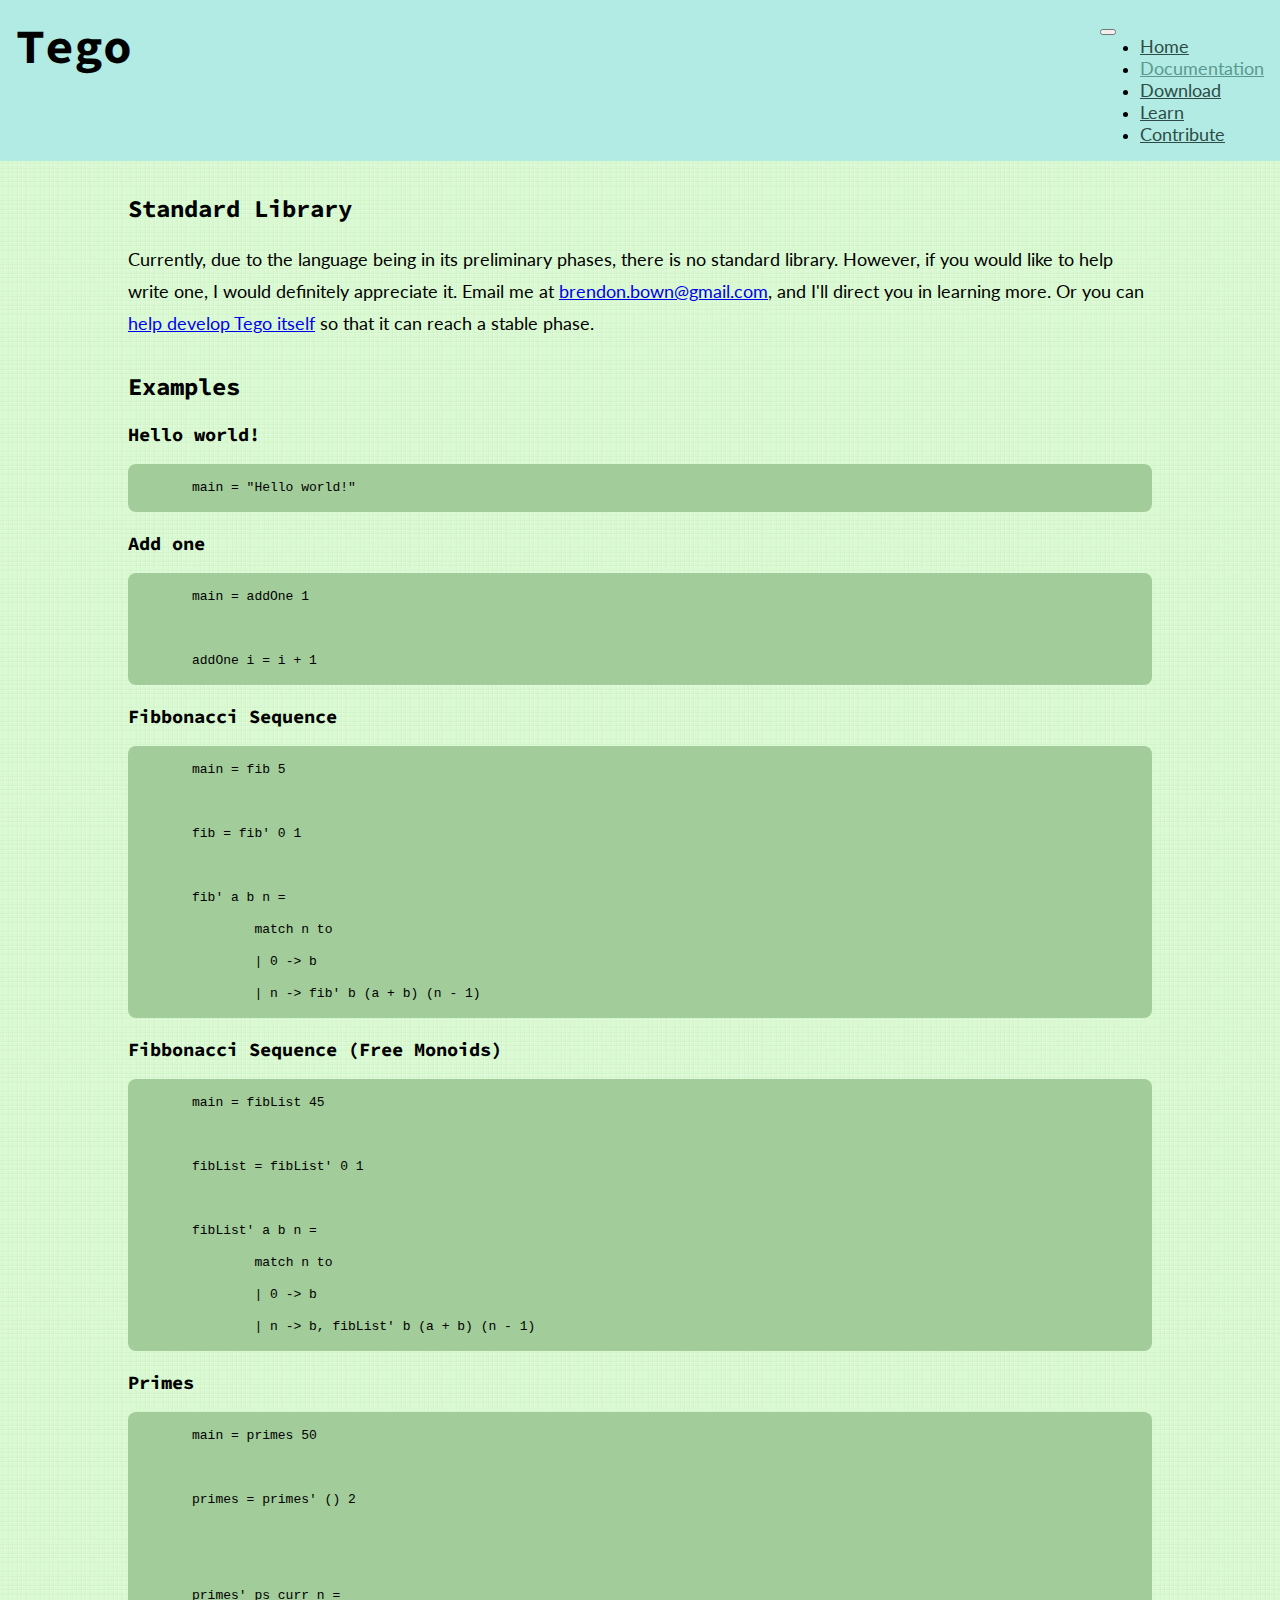
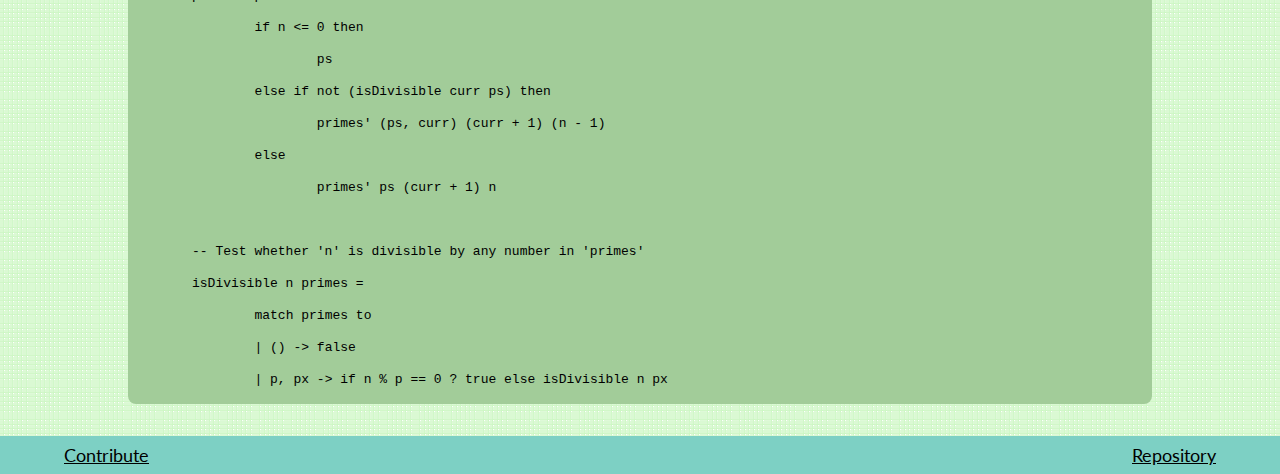
==== documentation.html @ 7a5b94e1 "Finished documentation page" ====
<!DOCTYPE html>
<html lang="en">
<head>
    <meta charset="UTF-8">
    <meta name='viewport' content='width=device-width, initial-scale=1.0, maximum-scale=1.0'>
    <title>Tego</title>
    <link rel="stylesheet" href="https://stackpath.bootstrapcdn.com/bootstrap/4.1.3/css/bootstrap.min.css" integrity="sha384-MCw98/SFnGE8fJT3GXwEOngsV7Zt27NXFoaoApmYm81iuXoPkFOJwJ8ERdknLPMO" crossorigin="anonymous">
    <link rel="stylesheet" href="/css/styles.css">
</head>
<body>
    <header>
        <h1>Tego</h1>
        <p id="tagline">Free monoids to your hearts content</p>
        <nav class="navbar navbar-expand-lg navbar-light">
            <button class="navbar-toggler" type="button" data-toggle="collapse" data-target="#navbar-nav" aria-controls="navbar-nav" aria-expanded="false" aria-label="Toggle navigation">
                <span class="navbar-toggler-icon"></span>
            </button>
            <ul class="collapse navbar-collapse navbar-nav" id="navbar-nav">
                <li class="nav-item"><a class="nav-link" href="/index.html">Home</a></li>
                <li class="nav-item active"><a class="nav-link" href="/documentation.html">Documentation</a></li>
                <li class="nav-item"><a class="nav-link" href="/download.html">Download</a></li>
                <li class="nav-item"><a class="nav-link" href="/learn.html">Learn</a></li>
                <li class="nav-item"><a class="nav-link" href="https://github.com/pixilcode/tego-lang">Contribute</a></li>
            </ul>
        </nav>
    </header>
    <main>
        <section id="std-lib">
            <h2>Standard Library</h2>
            <p>
                Currently, due to the language being in its preliminary phases, there is no
                standard library. However, if you would like to help write one, I would definitely
                appreciate it. Email me at
                <a href="mailto:brendon.bown@gmail.com">brendon.bown@gmail.com</a>, and I'll direct
                you in learning more. Or you can
                <a href="https://github.com/pixilcode/tego-lang">help develop Tego itself</a> so
                that it can reach a stable phase.</p>
        </section>
        <section id="examples">
            <h2>Examples</h2>
            <h3>Hello world!</h3>
            <pre><code>main = "Hello world!"</code></pre>
            <h3>Add one</h3>
            <pre><code>main = addOne 1

addOne i = i + 1</code></pre>
            <h3>Fibbonacci Sequence</h3>
            <pre><code>main = fib 5

fib = fib' 0 1

fib' a b n =
	match n to
	| 0 -> b
	| n -> fib' b (a + b) (n - 1)</code></pre>
            <h3>Fibbonacci Sequence (Free Monoids)</h3>
            <pre><code>main = fibList 45

fibList = fibList' 0 1

fibList' a b n =
	match n to
	| 0 -> b
	| n -> b, fibList' b (a + b) (n - 1)</code></pre>
            <h3>Primes</h3>
            <pre><code>main = primes 50

primes = primes' () 2


primes' ps curr n =
	if n <= 0 then
		ps
	else if not (isDivisible curr ps) then
		primes' (ps, curr) (curr + 1) (n - 1)
	else
		primes' ps (curr + 1) n

-- Test whether 'n' is divisible by any number in 'primes'
isDivisible n primes =
	match primes to
	| () -> false
	| p, px -> if n % p == 0 ? true else isDivisible n px</code></pre>
        </section>
    </main>
    <footer>
        <a href="https://github.com/pixilcode/tego-lang">Contribute</a>
        <a href="https://github.com/pixilcode/cs260-cp-1">Repository</a>
    </footer>
    <script src="https://code.jquery.com/jquery-3.3.1.slim.min.js" integrity="sha384-q8i/X+965DzO0rT7abK41JStQIAqVgRVzpbzo5smXKp4YfRvH+8abtTE1Pi6jizo" crossorigin="anonymous"></script>
    <script src="https://cdnjs.cloudflare.com/ajax/libs/popper.js/1.14.3/umd/popper.min.js" integrity="sha384-ZMP7rVo3mIykV+2+9J3UJ46jBk0WLaUAdn689aCwoqbBJiSnjAK/l8WvCWPIPm49" crossorigin="anonymous"></script>
    <script src="https://stackpath.bootstrapcdn.com/bootstrap/4.1.3/js/bootstrap.min.js" integrity="sha384-ChfqqxuZUCnJSK3+MXmPNIyE6ZbWh2IMqE241rYiqJxyMiZ6OW/JmZQ5stwEULTy" crossorigin="anonymous"></script>
</body>
</html>
---- css/styles.css ----
@import url('https://fonts.googleapis.com/css2?family=Source+Code+Pro&display=swap');
@import url('https://fonts.googleapis.com/css2?family=Lato:wght@400&display=swap');

body {
    margin: 0;
    padding: 0;
    box-sizing: border-box;
    background-image: url("/assets/background-texture.png");
    background-color: #c4f6b9;
    font-family: Lato, sans-serif;
}

h1, h2, h3 {
    font-family: 'Source Code Pro', monospace;
}

p, a {
    font-size: 1.125rem;
}

header {
    background-color: #b1ebe3;
    padding: 1rem;
    display: grid;
    
    grid-template-areas:
        "title nav"
}

header * {
    margin: 0;
}

header h1 {
    font-size: 3rem;
    grid-area: title;
}

header .nav-link {
    color: #2d4c47 !important;
}

header .active .nav-link {
    color: #5b998f !important;
}

header #tagline {
    display: none;
}

header nav {
    grid-area: nav;
    justify-self: right;
}

footer {
    background-color: #7dd0c4;
    display: flex;
    justify-content: space-between;
    
    padding: 0.5rem 5vw;
}

footer a {
    color: #000000;
    text-decoration: underline;
}

main {
    margin: 2rem 10vw;
    line-height: 200%;
}

main h2 {
    margin: 2rem 0 1rem;
}

main h3 {
    margin: 1rem 0 0.5rem;
}

main pre {
    background-color: #a2cc99;
    border-radius: 0.5rem;
    padding: 0.5rem 5vw;
}
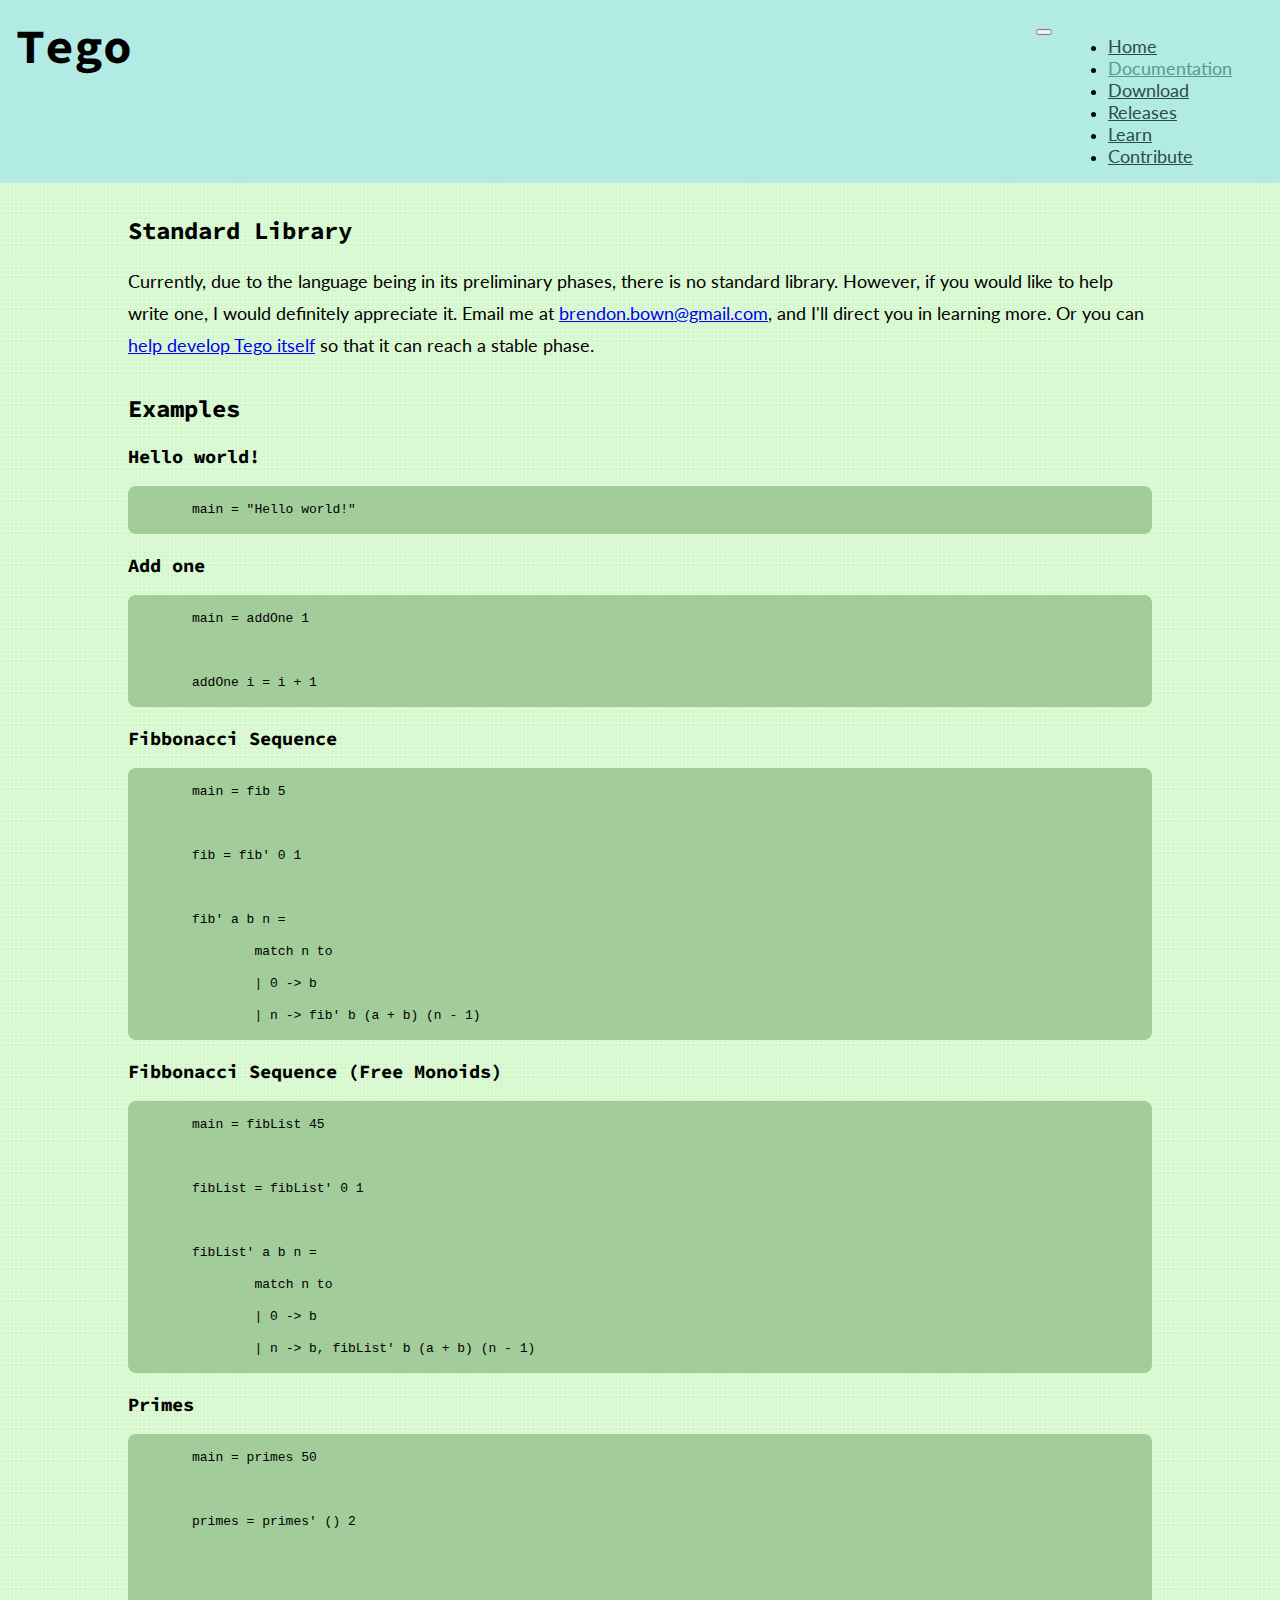
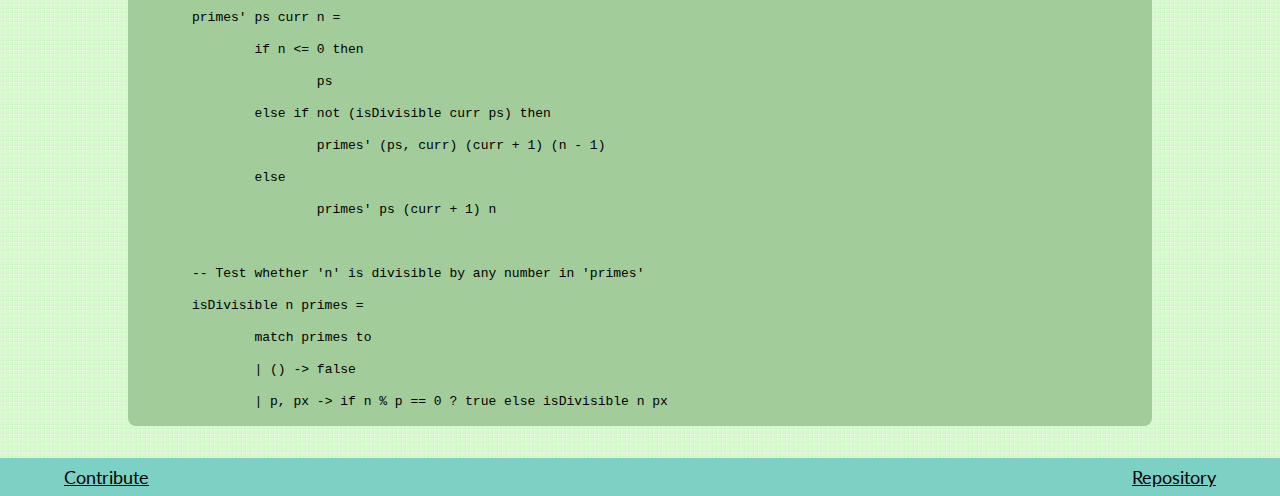
==== commit 65824619: "Added a releases page" ====
--- a/documentation.html
+++ b/documentation.html
@@ -16,9 +16,10 @@
                 <span class="navbar-toggler-icon"></span>
             </button>
             <ul class="collapse navbar-collapse navbar-nav" id="navbar-nav">
-                <li class="nav-item"><a class="nav-link" href="/index.html">Home</a></li>
+                <li class="nav-item"><a class="nav-link" href="/">Home</a></li>
                 <li class="nav-item active"><a class="nav-link" href="/documentation.html">Documentation</a></li>
                 <li class="nav-item"><a class="nav-link" href="/download.html">Download</a></li>
+                <li class="nav-item"><a class="nav-link" href="/releases.html">Releases</a></li>
                 <li class="nav-item"><a class="nav-link" href="/learn.html">Learn</a></li>
                 <li class="nav-item"><a class="nav-link" href="https://github.com/pixilcode/tego-lang">Contribute</a></li>
             </ul>
--- a/css/styles.css
+++ b/css/styles.css
@@ -10,7 +10,7 @@
     font-family: Lato, sans-serif;
 }
 
-h1, h2, h3 {
+h1, h2, h3, h4 {
     font-family: 'Source Code Pro', monospace;
 }
 
@@ -83,4 +83,28 @@
     background-color: #a2cc99;
     border-radius: 0.5rem;
     padding: 0.5rem 5vw;
+}
+
+aside {
+    padding: 0.5rem 5vw;
+    border-radius: 0.5rem;
+    border: 0.25rem #9dea8d solid;
+    background-color: #eafcbd;
+}
+
+/* desktop styles */
+@media only screen and (min-width: 961px) {
+    #tagline {
+        display: block;
+    }
+    
+    nav li {
+        margin: 0 2.5vw;
+    }
+    
+    aside {
+        float: right;
+        width: 20vw;
+        margin: 1rem 2.5vw;
+    }
 }